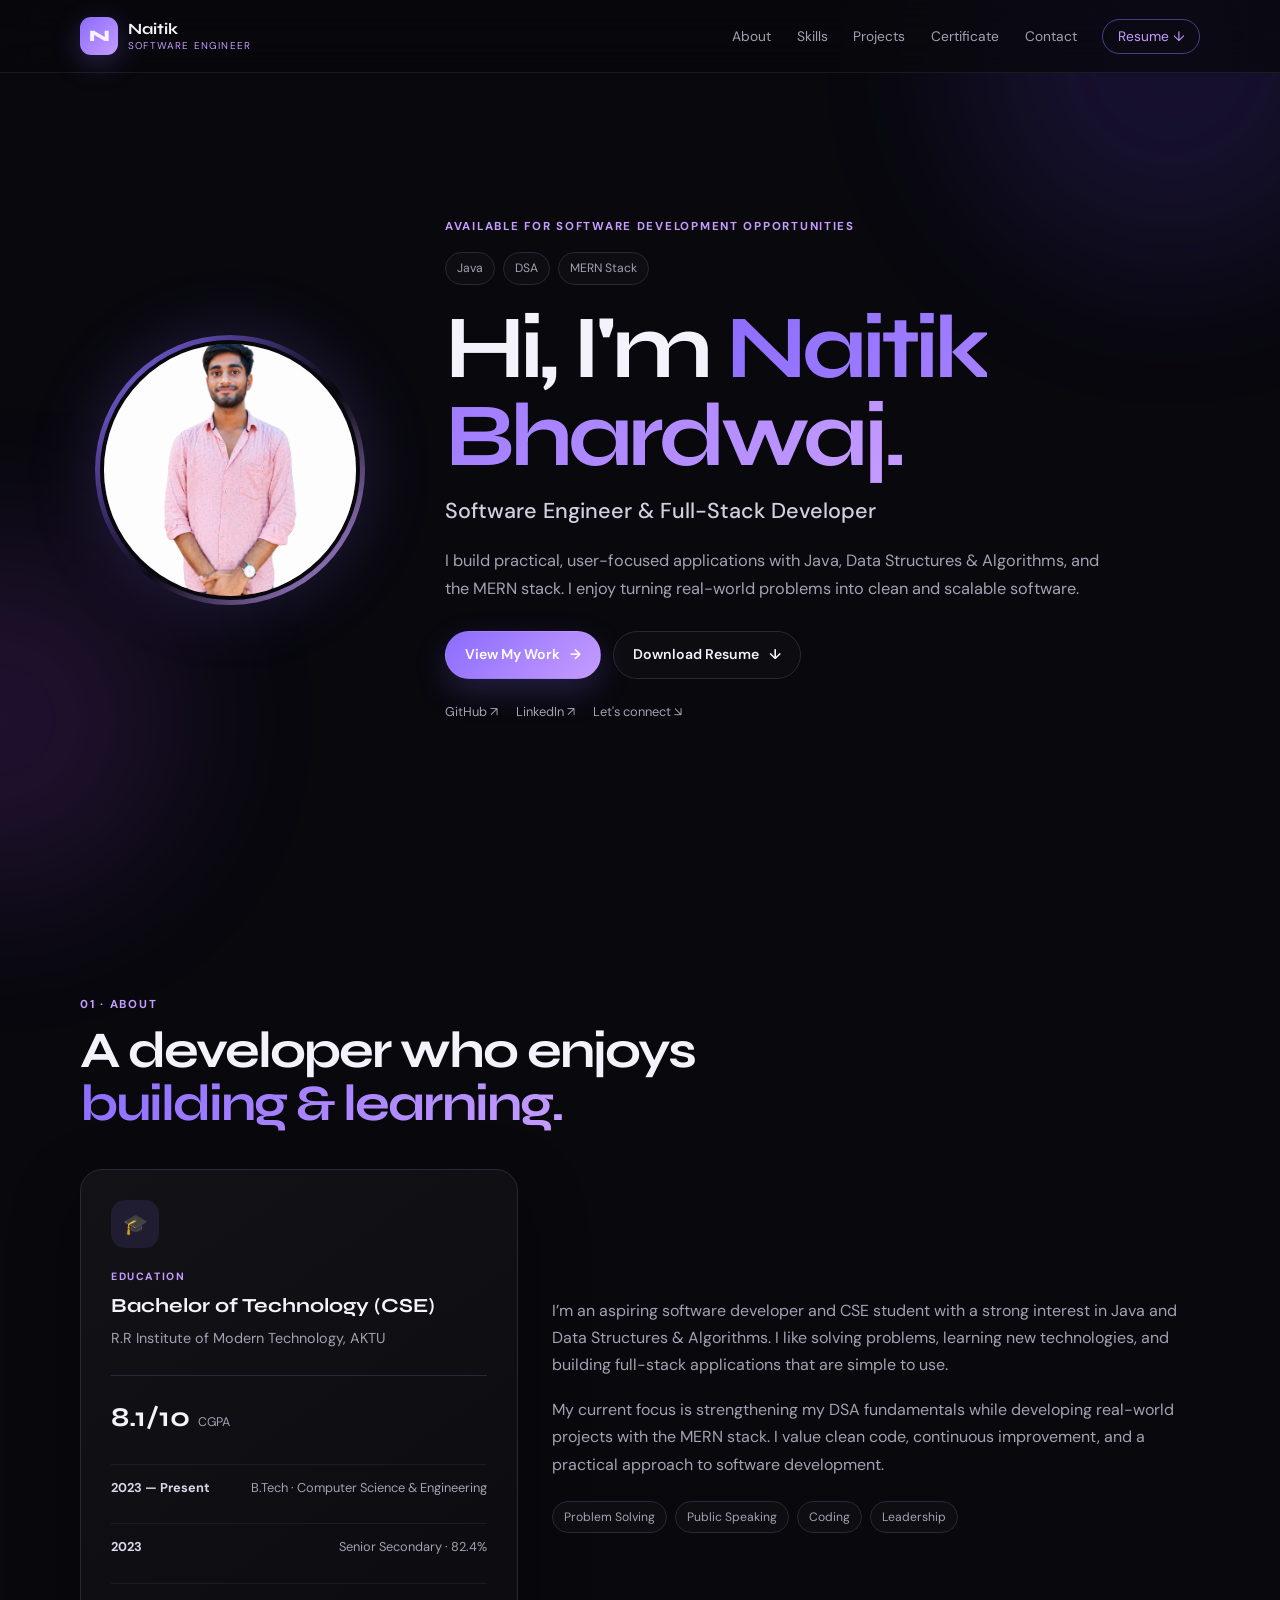
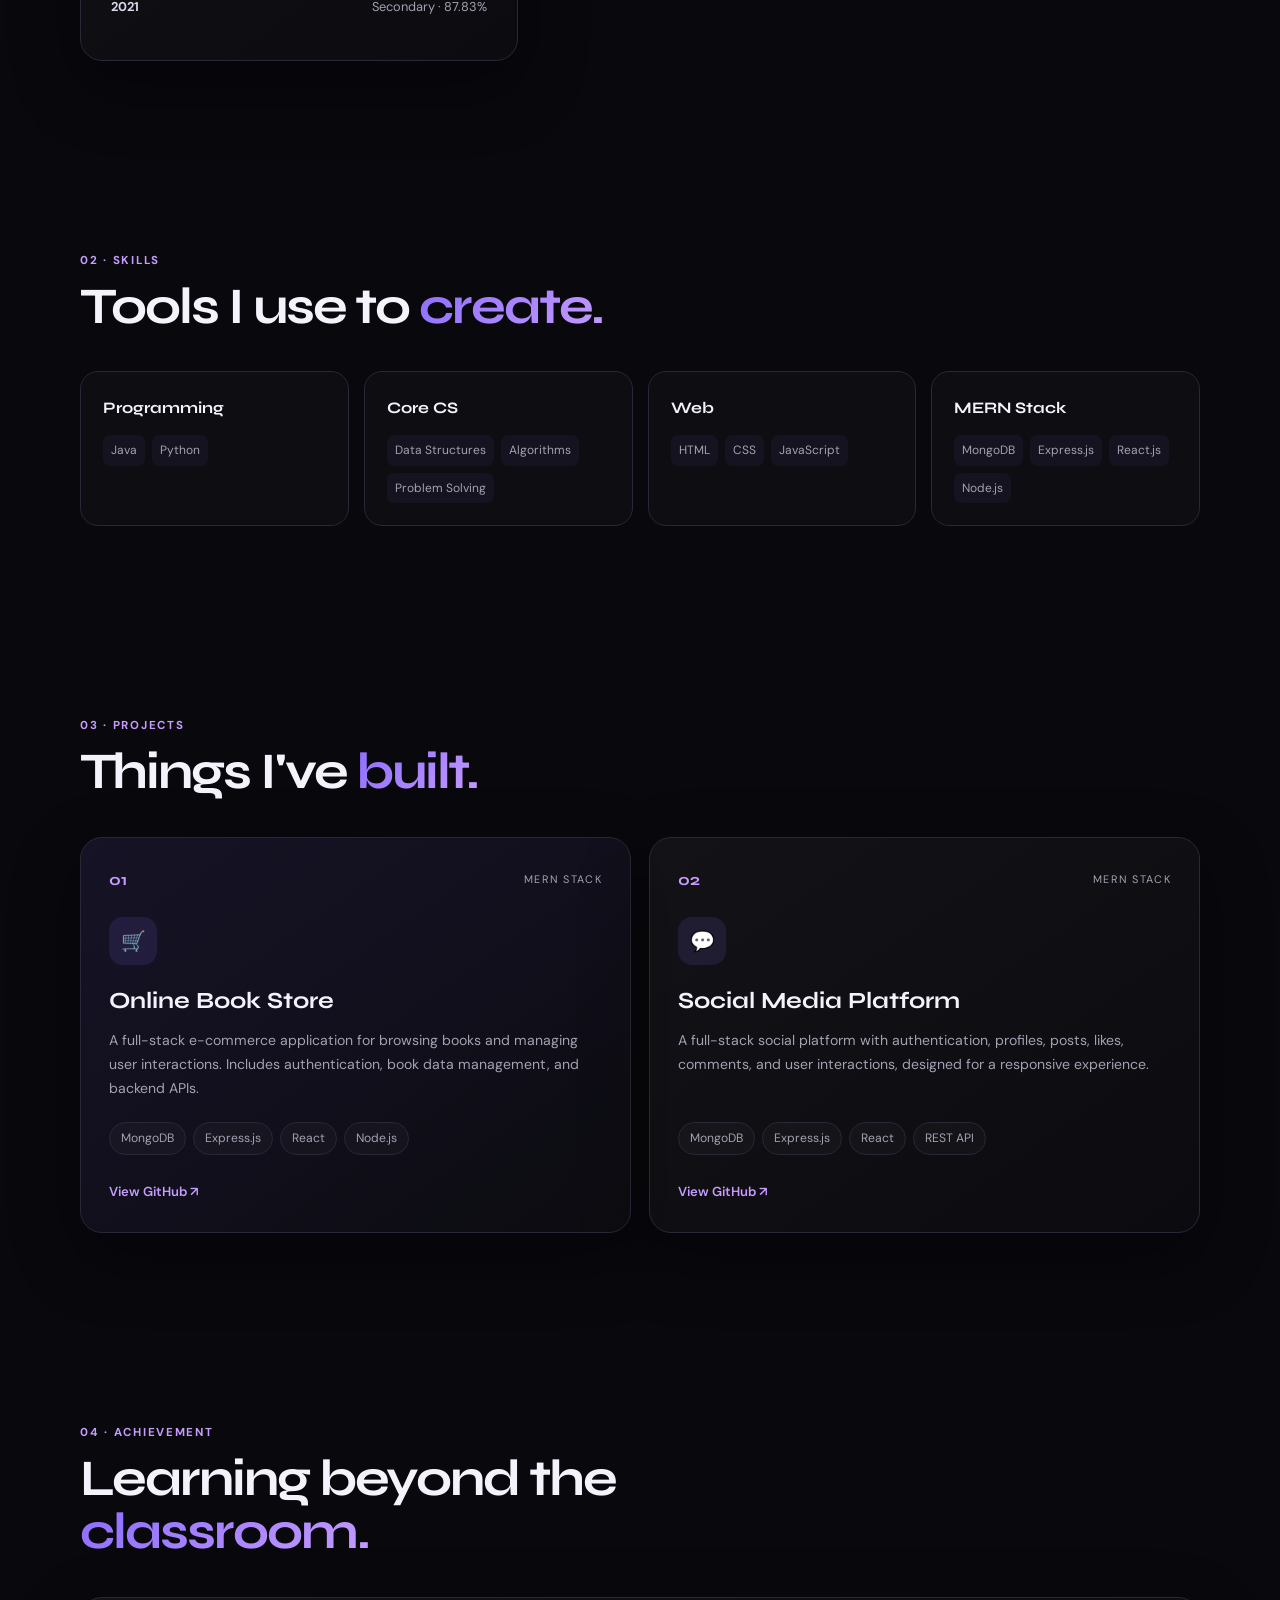
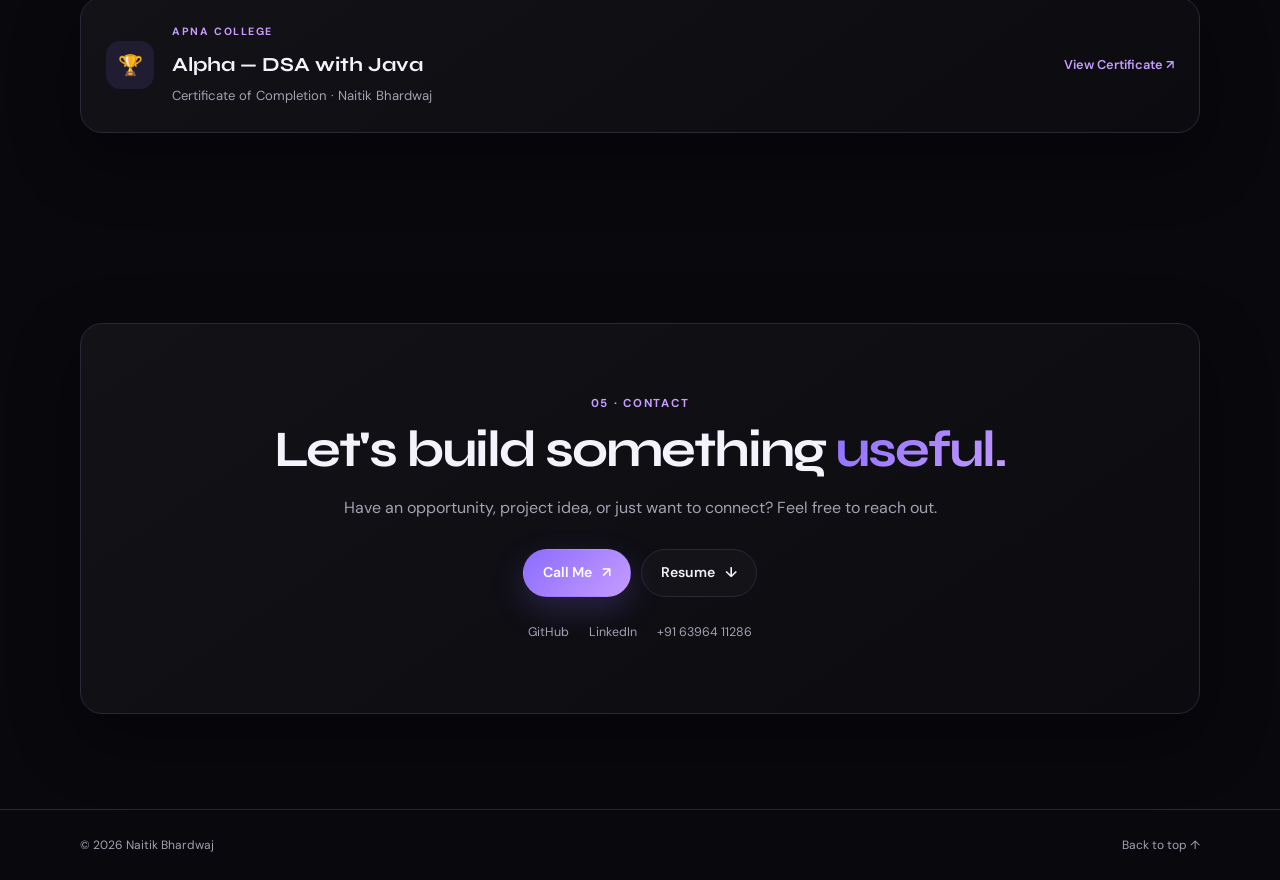
==== index.html @ bbb54761 "Fix" ====
<!DOCTYPE html>
<html lang="en">
<head>
  <meta charset="UTF-8">
  <meta name="viewport" content="width=device-width, initial-scale=1.0">
  <meta name="description" content="Naitik Bhardwaj — Software Engineer portfolio featuring MERN projects, Java, DSA and web development."
  >
  <meta name="theme-color" content="#0b0b12">
  <title>Naitik Bhardwaj | Software Engineer</title>
  <link rel="icon" type="image/png" href="my.png">
  <link rel="preconnect" href="https://fonts.googleapis.com">
  <link rel="preconnect" href="https://fonts.gstatic.com" crossorigin>
  <link href="https://fonts.googleapis.com/css2?family=DM+Sans:wght@400;500;600;700&family=Syne:wght@600;700;800&display=swap" rel="stylesheet">
  <link rel="stylesheet" href="style.css">
</head>
<body>
  <div class="bg-orb orb-one"></div>
  <div class="bg-orb orb-two"></div>

  <header class="site-header" id="top">
    <nav class="nav container" aria-label="Primary navigation">
      <a class="brand" href="#home" aria-label="Naitik Bhardwaj home">
        <span class="brand-mark">N</span>
        <span class="brand-copy"><strong>Naitik</strong><small>Software Engineer</small></span>
      </a>

      <button class="menu-toggle" id="menuToggle" type="button" aria-label="Open menu" aria-expanded="false">
        <span></span><span></span><span></span>
      </button>

      <ul class="nav-links" id="navLinks">
        <li><a href="#about">About</a></li>
        <li><a href="#skills">Skills</a></li>
        <li><a href="#projects">Projects</a></li>
        <li><a href="#certificates">Certificate</a></li>
        <li><a href="#contact">Contact</a></li>
        <li><a class="nav-resume" href="resumenew.pdf" download="Naitik_Bhardwaj_Resume.pdf">Resume ↓</a></li>
      </ul>
    </nav>
  </header>

  <main>
    <section class="hero container" id="home">
      <div class="hero-photo reveal">
        <div class="photo-ring"><img src="my.png" alt="Naitik Bhardwaj" loading="eager"></div>
      </div>
      <div class="hero-content reveal">
        <p class="eyebrow">Available for software development opportunities</p>
        <div class="hero-tags" aria-label="Areas of interest">
          <span>Java</span><span>DSA</span><span>MERN Stack</span>
        </div>
        <h1>Hi, I'm <span>Naitik Bhardwaj.</span></h1>
        <h2>Software Engineer &amp; Full-Stack Developer</h2>
        <p class="hero-description">I build practical, user-focused applications with Java, Data Structures &amp; Algorithms, and the MERN stack. I enjoy turning real-world problems into clean and scalable software.</p>
        <div class="hero-actions">
          <a class="btn primary" href="#projects">View My Work <span>→</span></a>
          <a class="btn secondary" href="resumenew.pdf" download="Naitik_Bhardwaj_Resume.pdf">Download Resume <span>↓</span></a>
        </div>
        <div class="quick-links">
          <a href="https://github.com/Naitik-bhardwaj" target="_blank" rel="noopener noreferrer">GitHub ↗</a>
          <a href="https://www.linkedin.com/in/naitik-bhardwaj1/" target="_blank" rel="noopener noreferrer">LinkedIn ↗</a>
          <a href="#contact">Let's connect ↘</a>
        </div>
      </div>
    </section>

    <section class="section container" id="about">
      <div class="section-heading reveal"><p class="section-label">01 · About</p><h2>A developer who enjoys <span>building &amp; learning.</span></h2></div>
      <div class="about-grid">
        <article class="info-card education reveal">
          <span class="card-icon">🎓</span>
          <p class="mini-label">Education</p>
          <h3>Bachelor of Technology (CSE)</h3>
          <p>R.R Institute of Modern Technology, AKTU</p>
          <div class="stat-row"><strong>8.1/10</strong><span>CGPA</span></div>
          <div class="education-list">
            <div><strong>2023 — Present</strong><span>B.Tech · Computer Science &amp; Engineering</span></div>
            <div><strong>2023</strong><span>Senior Secondary · 82.4%</span></div>
            <div><strong>2021</strong><span>Secondary · 87.83%</span></div>
          </div>
        </article>
        <article class="about-copy reveal">
          <p>I’m an aspiring software developer and CSE student with a strong interest in Java and Data Structures &amp; Algorithms. I like solving problems, learning new technologies, and building full-stack applications that are simple to use.</p>
          <p>My current focus is strengthening my DSA fundamentals while developing real-world projects with the MERN stack. I value clean code, continuous improvement, and a practical approach to software development.</p>
          <div class="interest-list"><span>Problem Solving</span><span>Public Speaking</span><span>Coding</span><span>Leadership</span></div>
        </article>
      </div>
    </section>

    <section class="section container" id="skills">
      <div class="section-heading reveal"><p class="section-label">02 · Skills</p><h2>Tools I use to <span>create.</span></h2></div>
      <div class="skills-grid reveal">
        <div class="skill-group"><h3>Programming</h3><div><span>Java</span><span>Python</span></div></div>
        <div class="skill-group"><h3>Core CS</h3><div><span>Data Structures</span><span>Algorithms</span><span>Problem Solving</span></div></div>
        <div class="skill-group"><h3>Web</h3><div><span>HTML</span><span>CSS</span><span>JavaScript</span></div></div>
        <div class="skill-group"><h3>MERN Stack</h3><div><span>MongoDB</span><span>Express.js</span><span>React.js</span><span>Node.js</span></div></div>
      </div>
    </section>

    <section class="section container" id="projects">
      <div class="section-heading reveal"><p class="section-label">03 · Projects</p><h2>Things I've <span>built.</span></h2></div>
      <div class="project-grid">
        <article class="project-card featured reveal">
          <div class="project-top"><span class="project-number">01</span><span class="project-type">MERN Stack</span></div>
          <div class="project-icon">🛒</div>
          <h3>Online Book Store</h3>
          <p>A full-stack e-commerce application for browsing books and managing user interactions. Includes authentication, book data management, and backend APIs.</p>
          <div class="tech-list"><span>MongoDB</span><span>Express.js</span><span>React</span><span>Node.js</span></div>
          <a class="project-link" href="https://github.com/Naitik-bhardwaj" target="_blank" rel="noopener noreferrer">View GitHub <span>↗</span></a>
        </article>
        <article class="project-card reveal">
          <div class="project-top"><span class="project-number">02</span><span class="project-type">MERN Stack</span></div>
          <div class="project-icon">💬</div>
          <h3>Social Media Platform</h3>
          <p>A full-stack social platform with authentication, profiles, posts, likes, comments, and user interactions, designed for a responsive experience.</p>
          <div class="tech-list"><span>MongoDB</span><span>Express.js</span><span>React</span><span>REST API</span></div>
          <a class="project-link" href="https://github.com/Naitik-bhardwaj" target="_blank" rel="noopener noreferrer">View GitHub <span>↗</span></a>
        </article>
      </div>
    </section>

    <section class="section container" id="certificates">
      <div class="section-heading reveal"><p class="section-label">04 · Achievement</p><h2>Learning beyond the <span>classroom.</span></h2></div>
      <a class="certificate-card reveal" href="Certificates/certificate-sigma-50-672b17223c33c36b830d9022.pdf" target="_blank" rel="noopener noreferrer">
        <div class="certificate-icon">🏆</div>
        <div><p class="mini-label">Apna College</p><h3>Alpha — DSA with Java</h3><p>Certificate of Completion · Naitik Bhardwaj</p></div>
        <span class="certificate-arrow">View Certificate ↗</span>
      </a>
    </section>

    <section class="section container" id="contact">
      <div class="contact-card reveal">
        <p class="section-label">05 · Contact</p>
        <h2>Let's build something <span>useful.</span></h2>
        <p>Have an opportunity, project idea, or just want to connect? Feel free to reach out.</p>
        <div class="contact-actions">
          <a class="btn primary" href="tel:+916396411286">Call Me <span>↗</span></a>
          <a class="btn secondary" href="resumenew.pdf" download="Naitik_Bhardwaj_Resume.pdf">Resume <span>↓</span></a>
        </div>
        <div class="social-links">
          <a href="https://github.com/Naitik-bhardwaj" target="_blank" rel="noopener noreferrer">GitHub</a>
          <a href="https://www.linkedin.com/in/naitik-bhardwaj1/" target="_blank" rel="noopener noreferrer">LinkedIn</a>
          <a href="tel:+916396411286">+91 63964 11286</a>
        </div>
      </div>
    </section>
  </main>

  <footer><div class="container footer-inner"><span>© <span id="year"></span> Naitik Bhardwaj</span><a href="#top">Back to top ↑</a></div></footer>

  <script>
    const menuToggle = document.getElementById('menuToggle');
    const navLinks = document.getElementById('navLinks');
    menuToggle.addEventListener('click', () => {
      const open = navLinks.classList.toggle('open');
      menuToggle.setAttribute('aria-expanded', open);
      menuToggle.setAttribute('aria-label', open ? 'Close menu' : 'Open menu');
    });
    navLinks.querySelectorAll('a').forEach(link => link.addEventListener('click', () => {
      navLinks.classList.remove('open');
      menuToggle.setAttribute('aria-expanded', 'false');
      menuToggle.setAttribute('aria-label', 'Open menu');
    }));

    const observer = new IntersectionObserver(entries => {
      entries.forEach(entry => { if (entry.isIntersecting) entry.target.classList.add('visible'); });
    }, { threshold: 0.12 });
    document.querySelectorAll('.reveal').forEach(el => observer.observe(el));
    document.getElementById('year').textContent = new Date().getFullYear();
  </script>
</body>
</html>
---- style.css ----
:root{--bg:#08080d;--surface:#101018;--card:#15151f;--text:#f4f2fb;--muted:#a4a1b2;--border:#292837;--accent:#8b6cff;--accent2:#c69cff;--max:1120px;--shadow:0 24px 70px rgba(0,0,0,.32)}
*{box-sizing:border-box;margin:0;padding:0}html{scroll-behavior:smooth;scroll-padding-top:90px}body{font-family:'DM Sans',sans-serif;background:var(--bg);color:var(--text);line-height:1.7;overflow-x:hidden}a{color:inherit;text-decoration:none}.container{width:min(var(--max),calc(100% - 40px));margin-inline:auto}.bg-orb{position:fixed;border-radius:50%;filter:blur(80px);pointer-events:none;opacity:.14;z-index:-1}.orb-one{width:420px;height:420px;background:#744bff;top:-150px;right:-100px}.orb-two{width:360px;height:360px;background:#b04dff;bottom:0;left:-180px}
.site-header{position:fixed;top:0;left:0;right:0;z-index:50;background:rgba(8,8,13,.76);border-bottom:1px solid rgba(255,255,255,.07);backdrop-filter:blur(18px)}.nav{min-height:72px;display:flex;align-items:center;justify-content:space-between}.brand{display:flex;align-items:center;gap:10px}.brand-mark{width:38px;height:38px;border-radius:11px;display:grid;place-items:center;background:linear-gradient(135deg,var(--accent),var(--accent2));font-family:Syne,sans-serif;font-weight:800;box-shadow:0 8px 28px rgba(139,108,255,.28)}.brand-copy{display:flex;flex-direction:column;line-height:1.05}.brand-copy strong{font-family:Syne,sans-serif;font-size:.98rem}.brand-copy small{color:var(--accent2);font-size:.62rem;text-transform:uppercase;letter-spacing:.12em;margin-top:4px}.nav-links{list-style:none;display:flex;align-items:center;gap:1.6rem}.nav-links a{color:var(--muted);font-size:.86rem;transition:.2s}.nav-links a:hover{color:var(--text)}.nav-resume{border:1px solid rgba(139,108,255,.5);color:var(--accent2)!important;border-radius:999px;padding:.45rem .9rem}.menu-toggle{display:none;background:none;border:0;cursor:pointer}.menu-toggle span{display:block;width:24px;height:2px;background:var(--text);margin:5px;border-radius:2px}
.hero{min-height:100vh;padding:120px 0 80px;display:grid;grid-template-columns:300px 1fr;gap:65px;align-items:center}.hero-photo{display:flex;justify-content:center}.photo-ring{width:270px;height:270px;border-radius:50%;padding:5px;background:linear-gradient(135deg,var(--accent),transparent 55%,var(--accent2));box-shadow:0 0 70px rgba(139,108,255,.2)}.photo-ring img{width:100%;height:100%;border-radius:50%;object-fit:cover;object-position:center;border:4px solid var(--bg);display:block}.hero-content{max-width:760px}.eyebrow,.section-label,.mini-label{color:var(--accent2);text-transform:uppercase;letter-spacing:.15em;font-size:.72rem;font-weight:700}.eyebrow{margin-bottom:16px}.hero-tags{display:flex;flex-wrap:wrap;gap:8px;margin-bottom:20px}.hero-tags span,.interest-list span,.tech-list span{border:1px solid var(--border);background:rgba(255,255,255,.025);border-radius:999px;padding:5px 11px;color:var(--muted);font-size:.76rem}.hero h1{font-family:Syne,sans-serif;font-size:clamp(3rem,7vw,5.8rem);line-height:.98;letter-spacing:-.055em;margin-bottom:12px}.hero h1 span,.section-heading h2 span,.contact-card h2 span{background:linear-gradient(135deg,var(--accent),var(--accent2));-webkit-background-clip:text;background-clip:text;color:transparent}.hero h2{font-size:clamp(1.05rem,2vw,1.35rem);font-weight:500;color:#d4d0df;margin-bottom:18px}.hero-description{max-width:680px;color:var(--muted);font-size:1.02rem}.hero-actions{display:flex;gap:12px;flex-wrap:wrap;margin-top:28px}.btn{display:inline-flex;align-items:center;justify-content:center;gap:10px;padding:11px 19px;border-radius:999px;font-size:.88rem;font-weight:600;transition:.25s;border:1px solid transparent}.btn:hover{transform:translateY(-2px)}.btn.primary{background:linear-gradient(135deg,var(--accent),var(--accent2));color:#fff;box-shadow:0 12px 32px rgba(139,108,255,.22)}.btn.secondary{background:rgba(255,255,255,.02);border-color:var(--border);color:var(--text)}.btn.secondary:hover{border-color:var(--accent);background:rgba(139,108,255,.08)}.quick-links{display:flex;gap:18px;margin-top:22px}.quick-links a{font-size:.8rem;color:var(--muted);border-bottom:1px solid transparent}.quick-links a:hover{color:var(--accent2);border-color:var(--accent2)}
.section{padding:95px 0}.section-heading{max-width:760px;margin-bottom:38px}.section-label{margin-bottom:9px}.section-heading h2,.contact-card h2{font-family:Syne,sans-serif;font-size:clamp(2rem,4vw,3.3rem);line-height:1.05;letter-spacing:-.04em}.about-grid{display:grid;grid-template-columns:.8fr 1.2fr;gap:24px}.info-card,.project-card,.certificate-card,.contact-card{background:linear-gradient(145deg,rgba(255,255,255,.045),rgba(255,255,255,.015));border:1px solid var(--border);border-radius:22px;box-shadow:var(--shadow)}.info-card{padding:30px}.card-icon,.project-icon,.certificate-icon{display:grid;place-items:center;width:48px;height:48px;border-radius:14px;background:rgba(139,108,255,.12);font-size:1.25rem;margin-bottom:20px}.mini-label{font-size:.66rem;margin-bottom:7px}.info-card h3{font-family:Syne,sans-serif;font-size:1.25rem;line-height:1.25;margin-bottom:8px}.info-card>p:not(.mini-label){color:var(--muted);font-size:.9rem}.stat-row{display:flex;align-items:baseline;gap:8px;margin:24px 0;padding-top:18px;border-top:1px solid var(--border)}.stat-row strong{font-family:Syne;font-size:1.7rem}.stat-row span{color:var(--muted);font-size:.78rem}.education-list{display:grid;gap:13px}.education-list div{display:flex;justify-content:space-between;gap:15px;padding:12px 0;border-top:1px solid rgba(255,255,255,.06);font-size:.8rem}.education-list strong{color:#ddd8e9}.education-list span{color:var(--muted);text-align:right}.about-copy{display:flex;flex-direction:column;justify-content:center;padding:15px 10px}.about-copy p{color:var(--muted);font-size:1rem;margin-bottom:18px;max-width:680px}.interest-list{display:flex;flex-wrap:wrap;gap:8px;margin-top:5px}.skills-grid{display:grid;grid-template-columns:repeat(4,1fr);gap:15px}.skill-group{padding:22px;border:1px solid var(--border);border-radius:18px;background:rgba(255,255,255,.025)}.skill-group h3{font-family:Syne,sans-serif;font-size:1rem;margin-bottom:14px}.skill-group div{display:flex;flex-wrap:wrap;gap:7px}.skill-group span{font-size:.75rem;color:var(--muted);padding:5px 8px;background:rgba(139,108,255,.06);border-radius:7px}
.project-grid{display:grid;grid-template-columns:repeat(2,1fr);gap:18px}.project-card{padding:28px;position:relative;overflow:hidden;transition:.25s}.project-card:hover,.certificate-card:hover{transform:translateY(-5px);border-color:rgba(139,108,255,.45)}.project-card.featured{background:linear-gradient(145deg,rgba(139,108,255,.11),rgba(255,255,255,.02))}.project-top{display:flex;justify-content:space-between;align-items:center;margin-bottom:24px}.project-number{font-family:Syne,sans-serif;color:var(--accent2);font-weight:700}.project-type{font-size:.68rem;text-transform:uppercase;letter-spacing:.12em;color:var(--muted)}.project-icon{margin-bottom:16px}.project-card h3{font-family:Syne,sans-serif;font-size:1.45rem;margin-bottom:9px}.project-card p{color:var(--muted);font-size:.88rem;min-height:75px}.tech-list{display:flex;flex-wrap:wrap;gap:7px;margin:18px 0 22px}.project-link{color:var(--accent2);font-size:.82rem;font-weight:600}.project-link span{transition:.2s}.project-link:hover span{padding-left:4px}.certificate-card{display:grid;grid-template-columns:auto 1fr auto;gap:18px;align-items:center;padding:25px;transition:.25s}.certificate-icon{margin:0}.certificate-card h3{font-family:Syne,sans-serif;font-size:1.25rem;margin-bottom:3px}.certificate-card p:last-child{color:var(--muted);font-size:.82rem}.certificate-arrow{color:var(--accent2);font-size:.8rem;font-weight:600;white-space:nowrap}.contact-card{text-align:center;padding:70px 30px}.contact-card>p:not(.section-label){color:var(--muted);max-width:600px;margin:17px auto 0}.contact-actions{display:flex;justify-content:center;gap:10px;flex-wrap:wrap;margin-top:28px}.social-links{display:flex;justify-content:center;flex-wrap:wrap;gap:20px;margin-top:25px}.social-links a{font-size:.78rem;color:var(--muted)}.social-links a:hover{color:var(--accent2)}footer{border-top:1px solid var(--border);padding:25px 0;color:var(--muted);font-size:.75rem}.footer-inner{display:flex;justify-content:space-between;gap:15px}.footer-inner a:hover{color:var(--text)}.reveal{opacity:0;transform:translateY(22px);transition:opacity .65s ease,transform .65s ease}.reveal.visible{opacity:1;transform:none}
@media(max-width:900px){.hero{grid-template-columns:1fr;text-align:center;gap:35px}.hero-photo{order:-1}.photo-ring{width:220px;height:220px}.hero-content{margin:auto}.hero-tags,.hero-actions,.quick-links{justify-content:center}.skills-grid{grid-template-columns:repeat(2,1fr)}.about-grid{grid-template-columns:1fr}.about-copy{padding:10px 2px}.project-grid{grid-template-columns:1fr}}
@media(max-width:700px){.container{width:min(var(--max),calc(100% - 28px))}.nav{min-height:64px}.menu-toggle{display:block}.nav-links{position:absolute;top:64px;left:14px;right:14px;display:none;flex-direction:column;align-items:stretch;gap:3px;padding:12px;background:rgba(15,15,23,.97);border:1px solid var(--border);border-radius:16px;box-shadow:var(--shadow)}.nav-links.open{display:flex}.nav-links a{display:block;padding:10px 12px}.nav-resume{text-align:center}.hero{padding-top:105px}.hero h1{font-size:clamp(2.7rem,14vw,4.2rem)}.hero-description{font-size:.92rem}.section{padding:72px 0}.section-heading{margin-bottom:28px}.skills-grid{grid-template-columns:1fr}.certificate-card{grid-template-columns:auto 1fr}.certificate-arrow{grid-column:2}.contact-card{padding:50px 20px}.footer-inner{flex-direction:column;text-align:center}.education-list div{flex-direction:column;gap:2px}.education-list span{text-align:left}}
@media(prefers-reduced-motion:reduce){html{scroll-behavior:auto}.reveal{opacity:1;transform:none;transition:none}.btn,.project-card,.certificate-card{transition:none}}
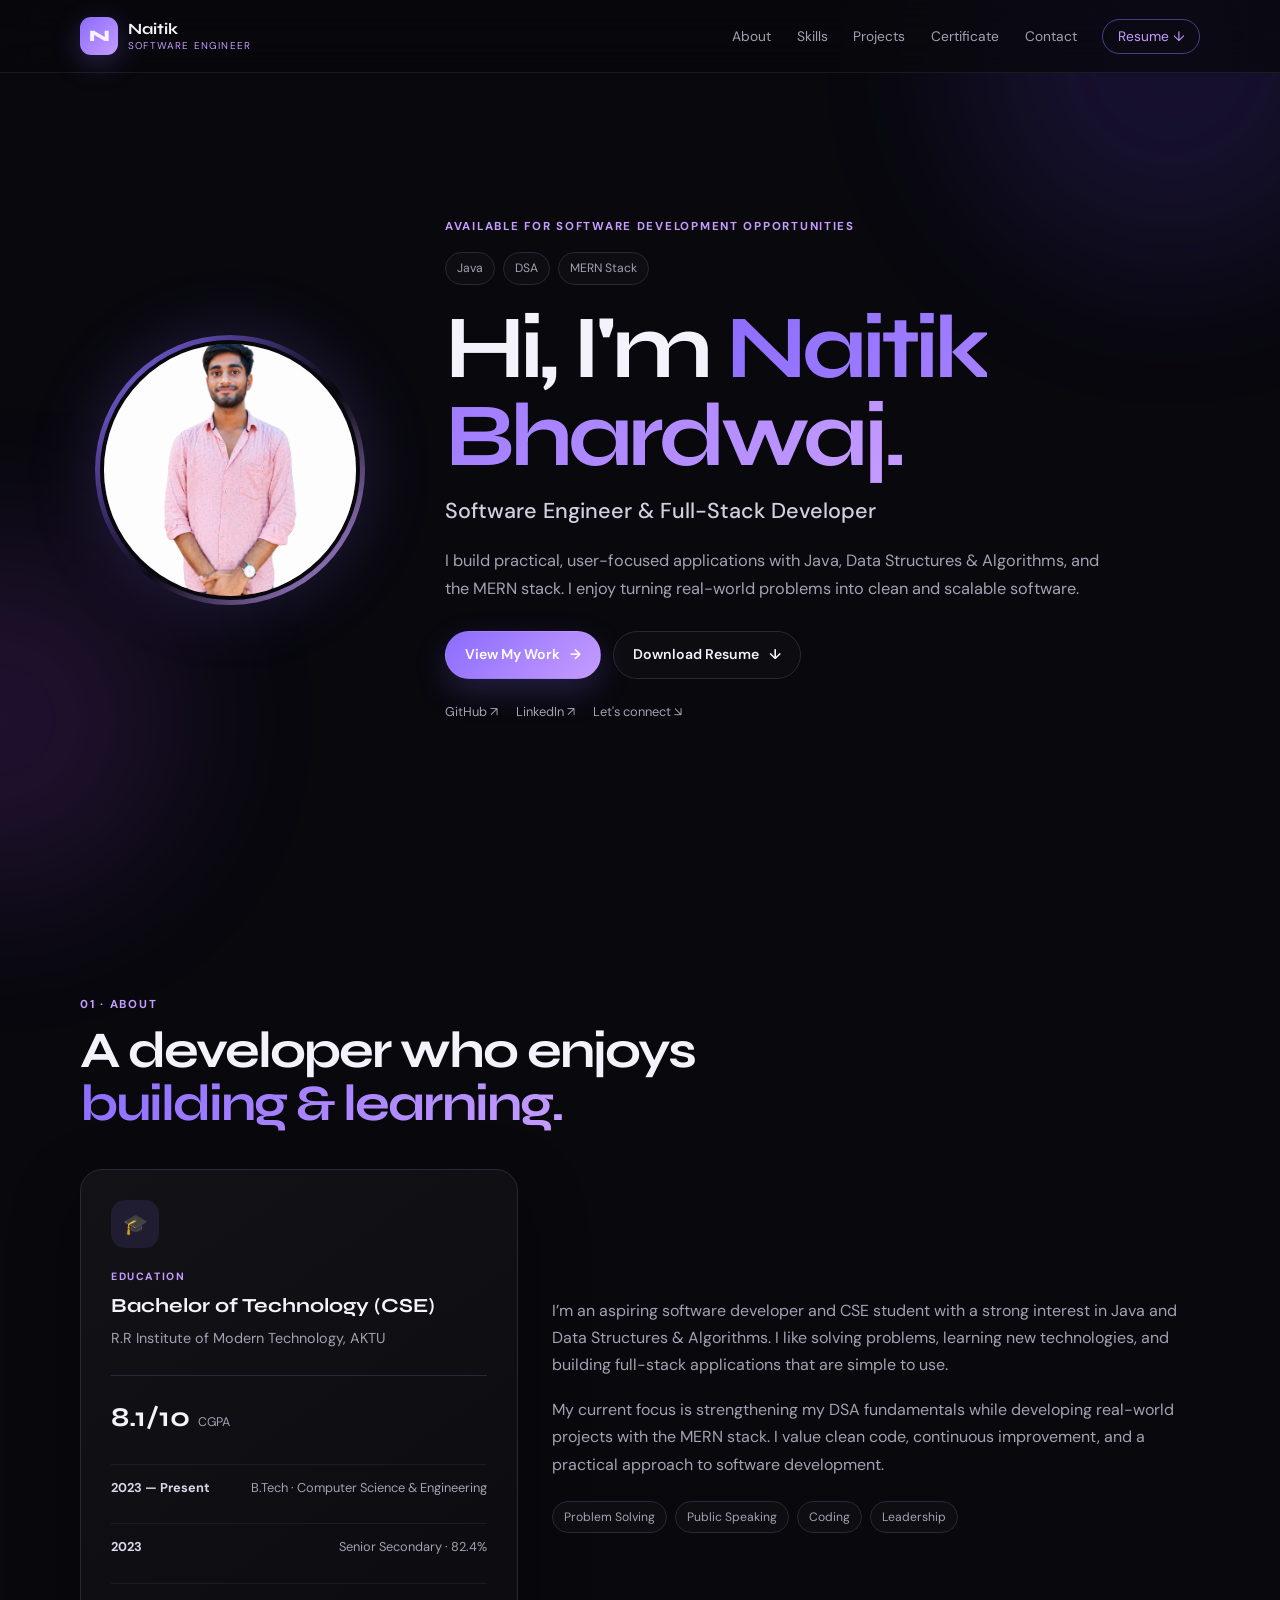
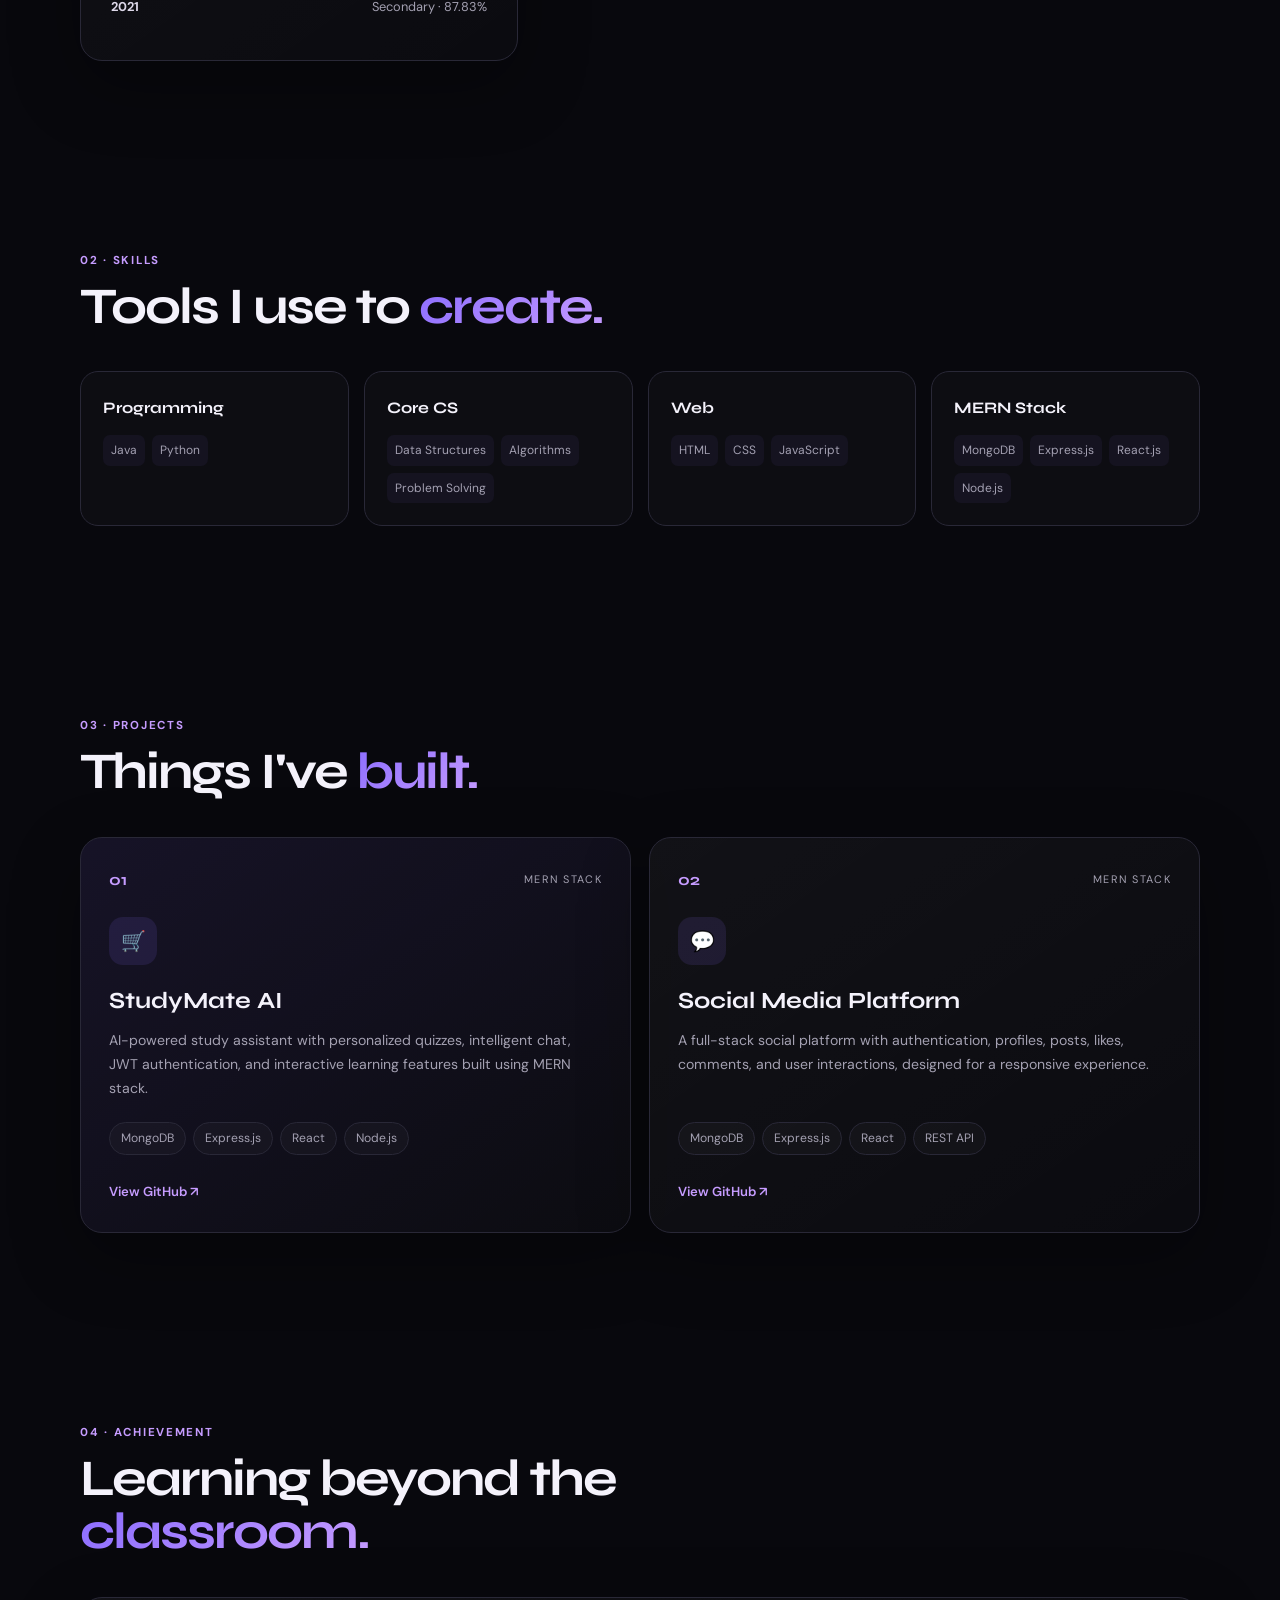
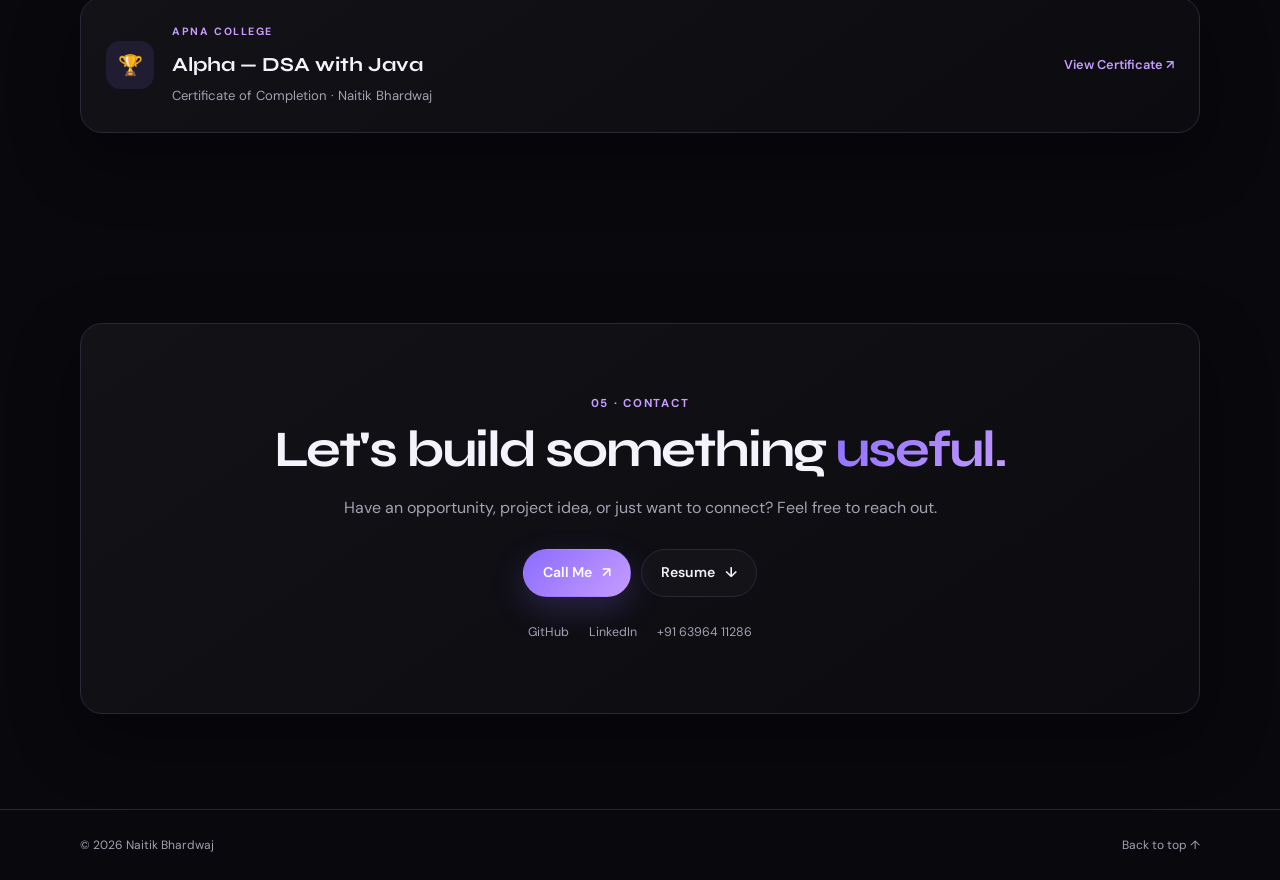
==== commit 59196c12: "Show StudyMate AI as the featured project and serve the updated resume." ====
--- a/index.html
+++ b/index.html
@@ -34,7 +34,7 @@
         <li><a href="#projects">Projects</a></li>
         <li><a href="#certificates">Certificate</a></li>
         <li><a href="#contact">Contact</a></li>
-        <li><a class="nav-resume" href="resumenew.pdf" download="Naitik_Bhardwaj_Resume.pdf">Resume ↓</a></li>
+        <li><a class="nav-resume" href="new_Naitik_Bhardwaj_Resume.pdf" download="Naitik_Bhardwaj_Resume.pdf">Resume ↓</a></li>
       </ul>
     </nav>
   </header>
@@ -54,7 +54,7 @@
         <p class="hero-description">I build practical, user-focused applications with Java, Data Structures &amp; Algorithms, and the MERN stack. I enjoy turning real-world problems into clean and scalable software.</p>
         <div class="hero-actions">
           <a class="btn primary" href="#projects">View My Work <span>→</span></a>
-          <a class="btn secondary" href="resumenew.pdf" download="Naitik_Bhardwaj_Resume.pdf">Download Resume <span>↓</span></a>
+          <a class="btn secondary" href="new_Naitik_Bhardwaj_Resume.pdf" download="Naitik_Bhardwaj_Resume.pdf">Download Resume <span>↓</span></a>
         </div>
         <div class="quick-links">
           <a href="https://github.com/Naitik-bhardwaj" target="_blank" rel="noopener noreferrer">GitHub ↗</a>
@@ -103,8 +103,8 @@
         <article class="project-card featured reveal">
           <div class="project-top"><span class="project-number">01</span><span class="project-type">MERN Stack</span></div>
           <div class="project-icon">🛒</div>
-          <h3>Online Book Store</h3>
-          <p>A full-stack e-commerce application for browsing books and managing user interactions. Includes authentication, book data management, and backend APIs.</p>
+          <h3>StudyMate AI</h3>
+          <p>AI-powered study assistant with personalized quizzes, intelligent chat, JWT authentication, and interactive learning features built using MERN stack.</p>
           <div class="tech-list"><span>MongoDB</span><span>Express.js</span><span>React</span><span>Node.js</span></div>
           <a class="project-link" href="https://github.com/Naitik-bhardwaj" target="_blank" rel="noopener noreferrer">View GitHub <span>↗</span></a>
         </article>
@@ -135,7 +135,7 @@
         <p>Have an opportunity, project idea, or just want to connect? Feel free to reach out.</p>
         <div class="contact-actions">
           <a class="btn primary" href="tel:+916396411286">Call Me <span>↗</span></a>
-          <a class="btn secondary" href="resumenew.pdf" download="Naitik_Bhardwaj_Resume.pdf">Resume <span>↓</span></a>
+          <a class="btn secondary" href="new_Naitik_Bhardwaj_Resume.pdf" download="Naitik_Bhardwaj_Resume.pdf">Resume <span>↓</span></a>
         </div>
         <div class="social-links">
           <a href="https://github.com/Naitik-bhardwaj" target="_blank" rel="noopener noreferrer">GitHub</a>
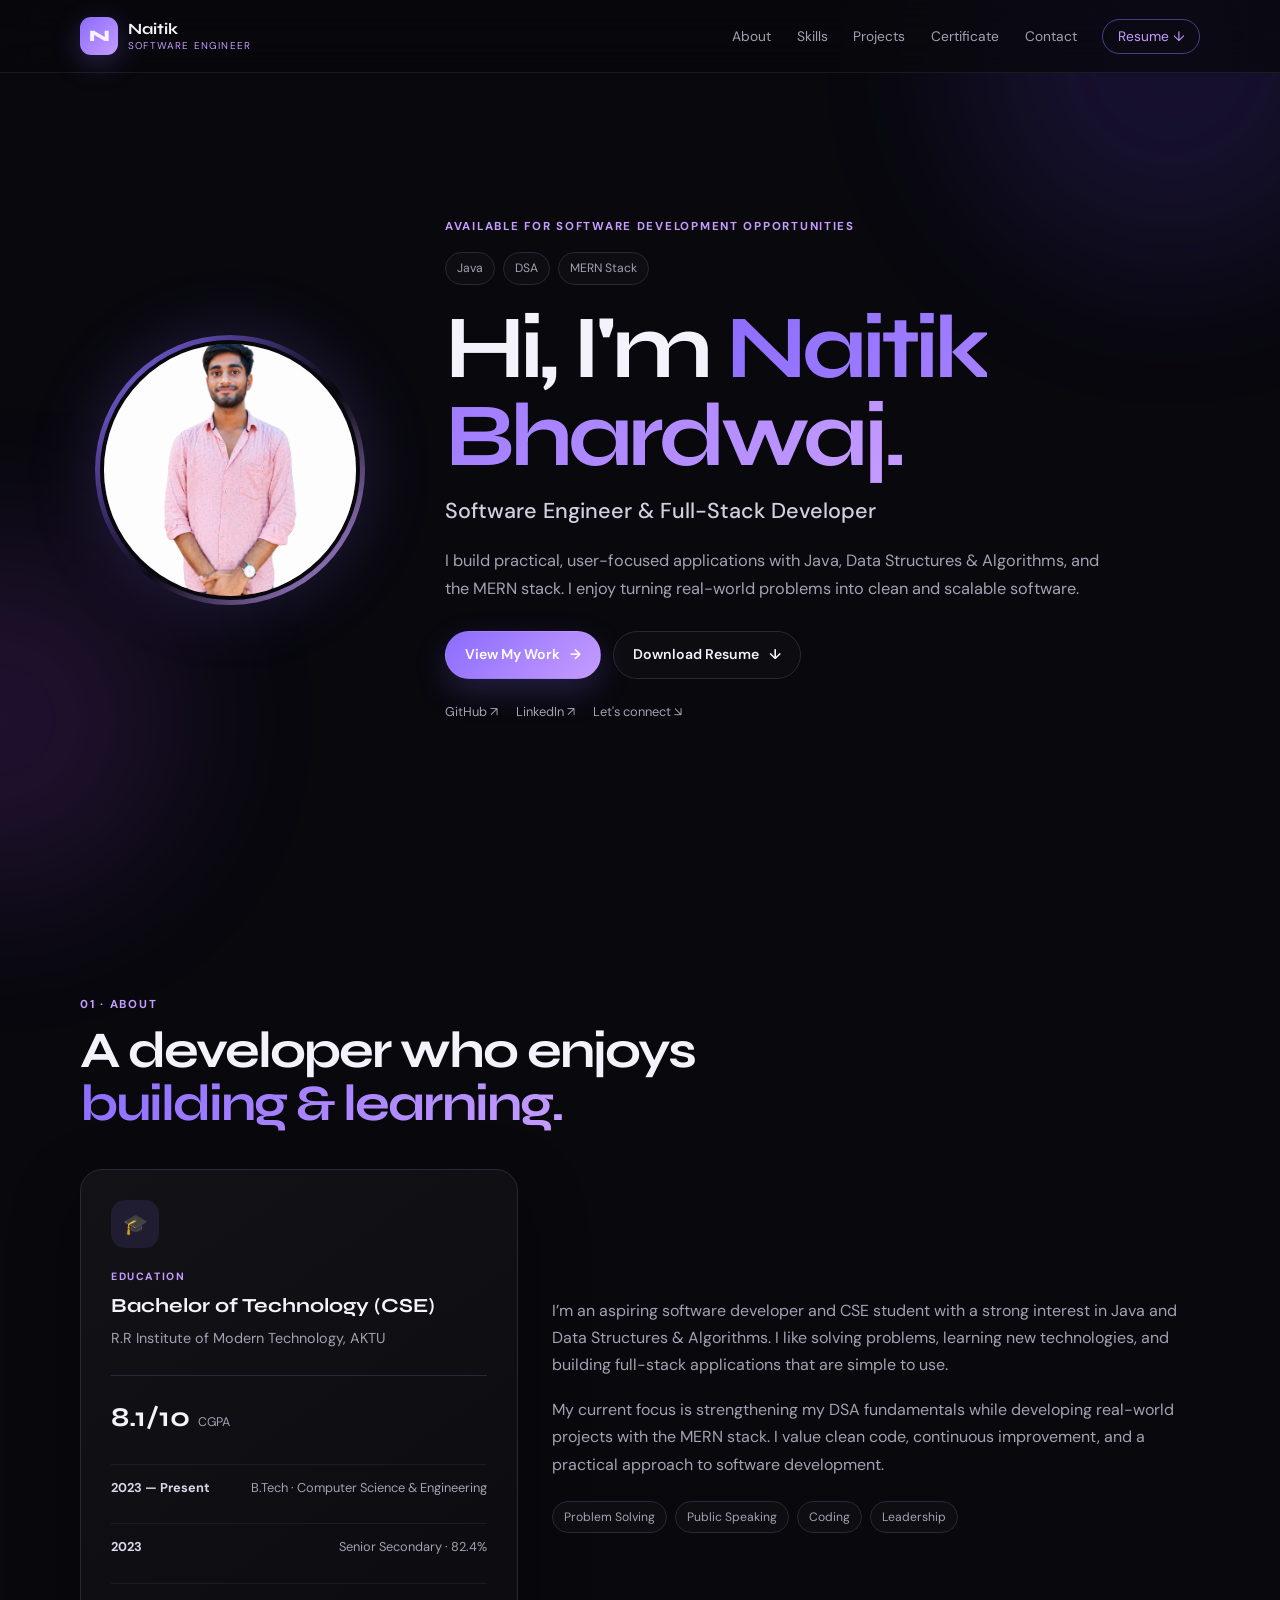
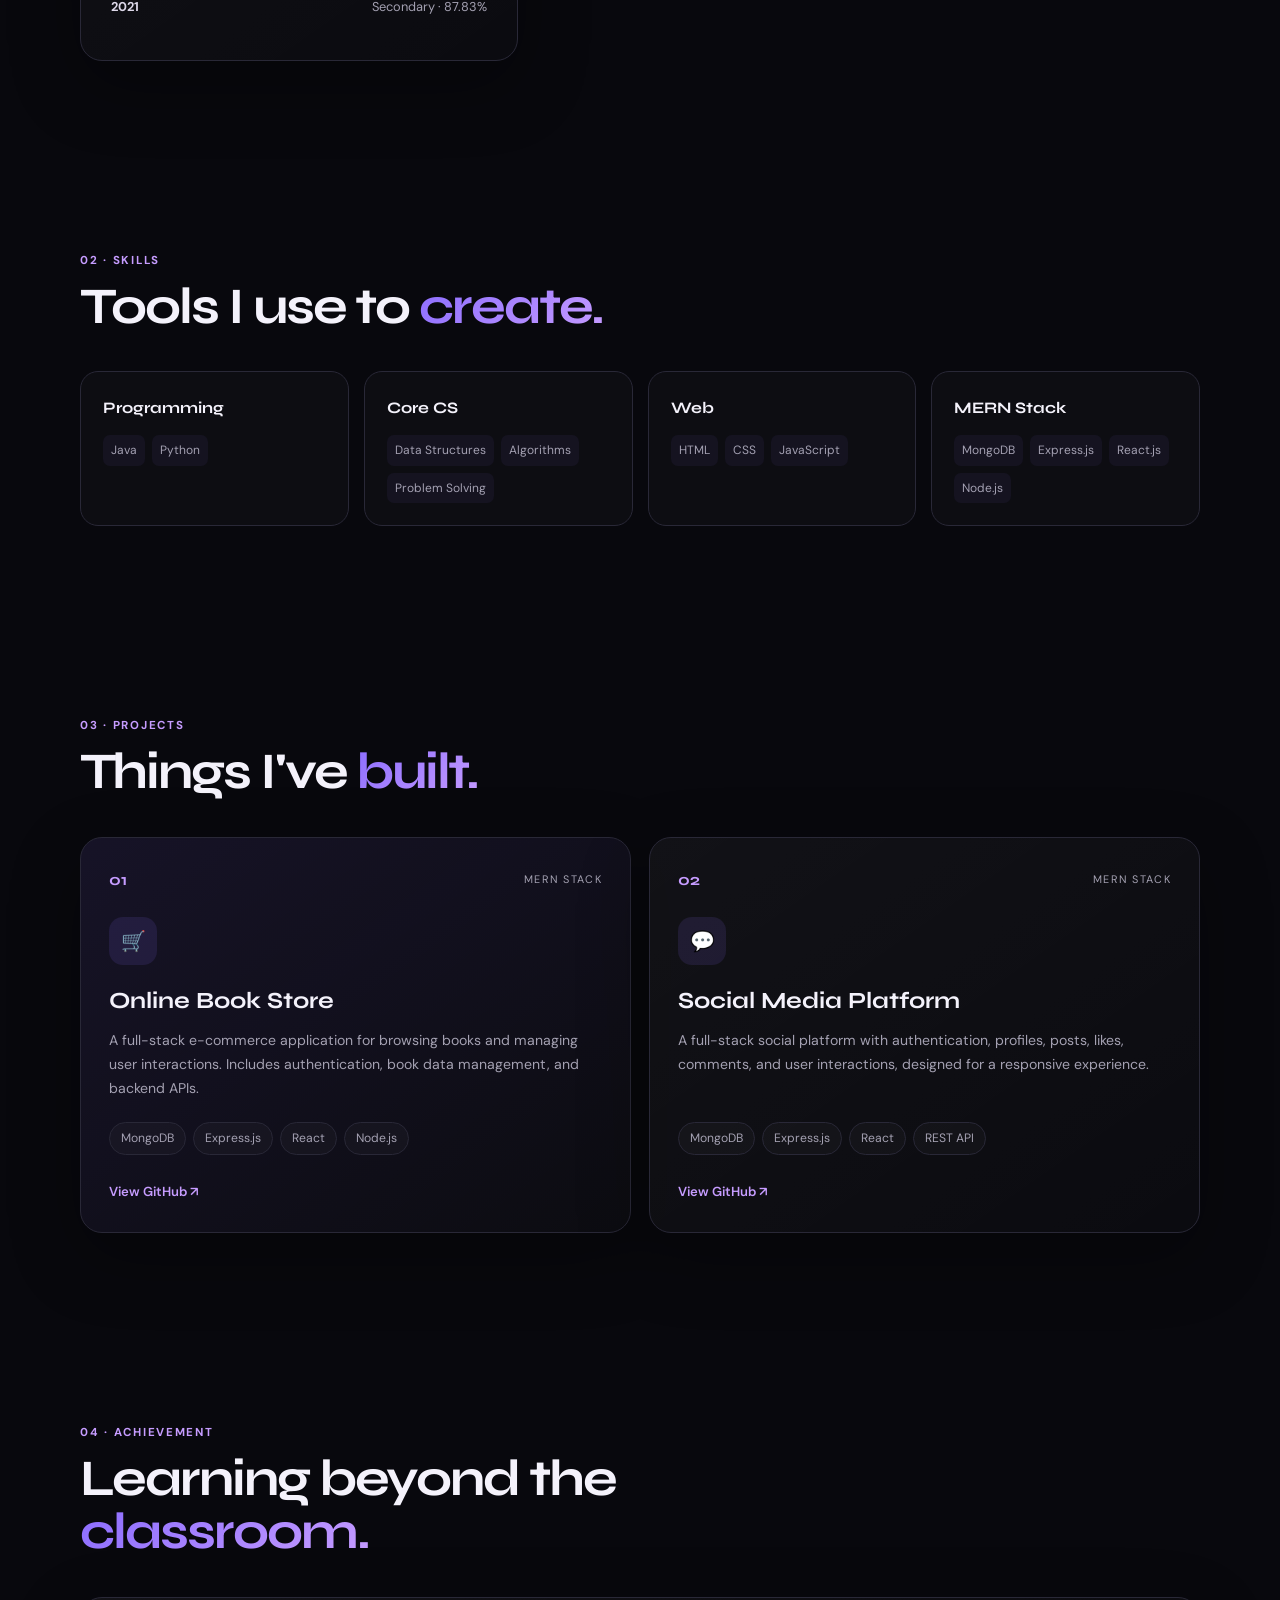
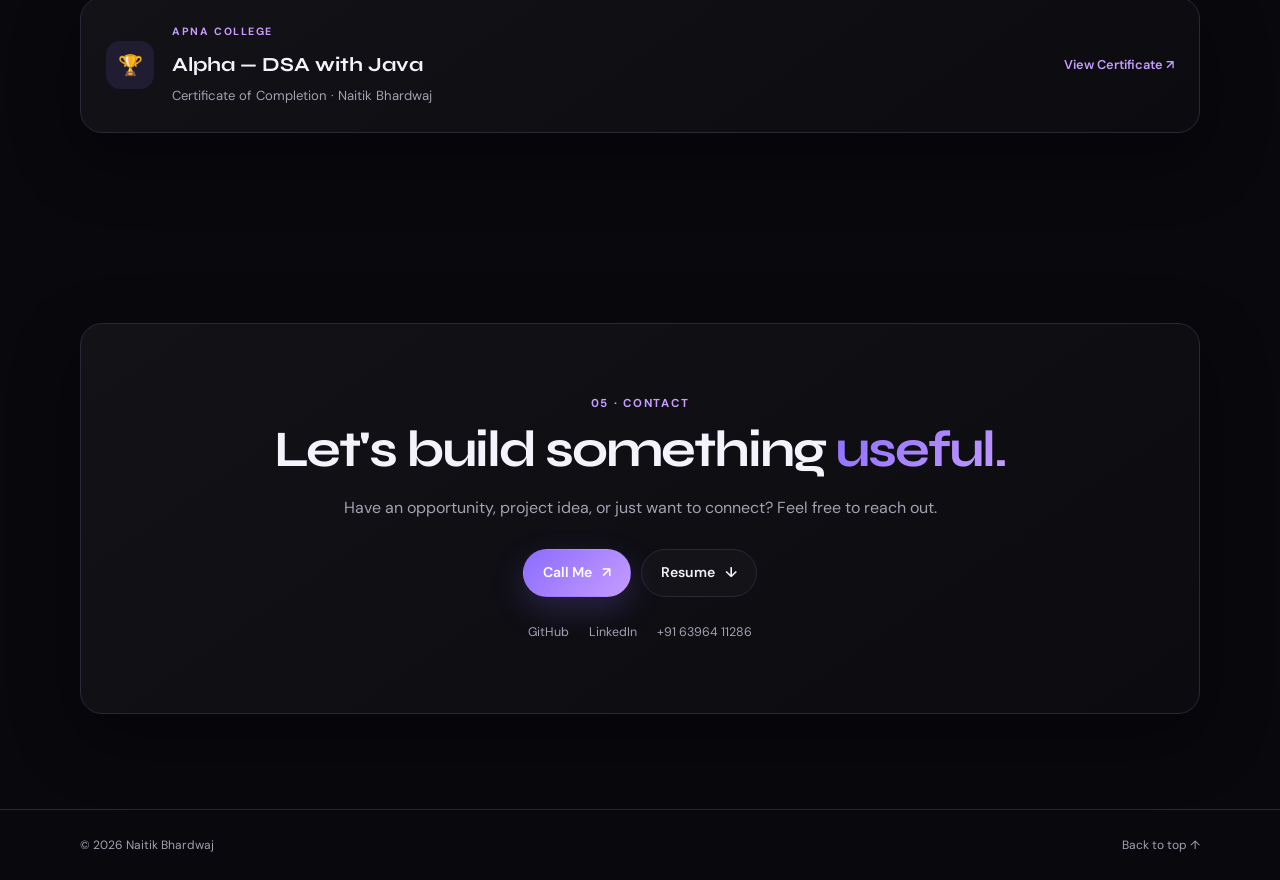
==== commit 8ac56f8c: "Point resume download links at newresume.pdf so the live site serves the updated file." ====
--- a/index.html
+++ b/index.html
@@ -34,7 +34,7 @@
         <li><a href="#projects">Projects</a></li>
         <li><a href="#certificates">Certificate</a></li>
         <li><a href="#contact">Contact</a></li>
-        <li><a class="nav-resume" href="new_Naitik_Bhardwaj_Resume.pdf" download="Naitik_Bhardwaj_Resume.pdf">Resume ↓</a></li>
+        <li><a class="nav-resume" href="newresume.pdf" download="Naitik_Bhardwaj_Resume.pdf">Resume ↓</a></li>
       </ul>
     </nav>
   </header>
@@ -54,7 +54,7 @@
         <p class="hero-description">I build practical, user-focused applications with Java, Data Structures &amp; Algorithms, and the MERN stack. I enjoy turning real-world problems into clean and scalable software.</p>
         <div class="hero-actions">
           <a class="btn primary" href="#projects">View My Work <span>→</span></a>
-          <a class="btn secondary" href="new_Naitik_Bhardwaj_Resume.pdf" download="Naitik_Bhardwaj_Resume.pdf">Download Resume <span>↓</span></a>
+          <a class="btn secondary" href="newresume.pdf" download="Naitik_Bhardwaj_Resume.pdf">Download Resume <span>↓</span></a>
         </div>
         <div class="quick-links">
           <a href="https://github.com/Naitik-bhardwaj" target="_blank" rel="noopener noreferrer">GitHub ↗</a>
@@ -103,8 +103,8 @@
         <article class="project-card featured reveal">
           <div class="project-top"><span class="project-number">01</span><span class="project-type">MERN Stack</span></div>
           <div class="project-icon">🛒</div>
-          <h3>StudyMate AI</h3>
-          <p>AI-powered study assistant with personalized quizzes, intelligent chat, JWT authentication, and interactive learning features built using MERN stack.</p>
+          <h3>Online Book Store</h3>
+          <p>A full-stack e-commerce application for browsing books and managing user interactions. Includes authentication, book data management, and backend APIs.</p>
           <div class="tech-list"><span>MongoDB</span><span>Express.js</span><span>React</span><span>Node.js</span></div>
           <a class="project-link" href="https://github.com/Naitik-bhardwaj" target="_blank" rel="noopener noreferrer">View GitHub <span>↗</span></a>
         </article>
@@ -135,7 +135,7 @@
         <p>Have an opportunity, project idea, or just want to connect? Feel free to reach out.</p>
         <div class="contact-actions">
           <a class="btn primary" href="tel:+916396411286">Call Me <span>↗</span></a>
-          <a class="btn secondary" href="new_Naitik_Bhardwaj_Resume.pdf" download="Naitik_Bhardwaj_Resume.pdf">Resume <span>↓</span></a>
+          <a class="btn secondary" href="newresume.pdf" download="Naitik_Bhardwaj_Resume.pdf">Resume <span>↓</span></a>
         </div>
         <div class="social-links">
           <a href="https://github.com/Naitik-bhardwaj" target="_blank" rel="noopener noreferrer">GitHub</a>
